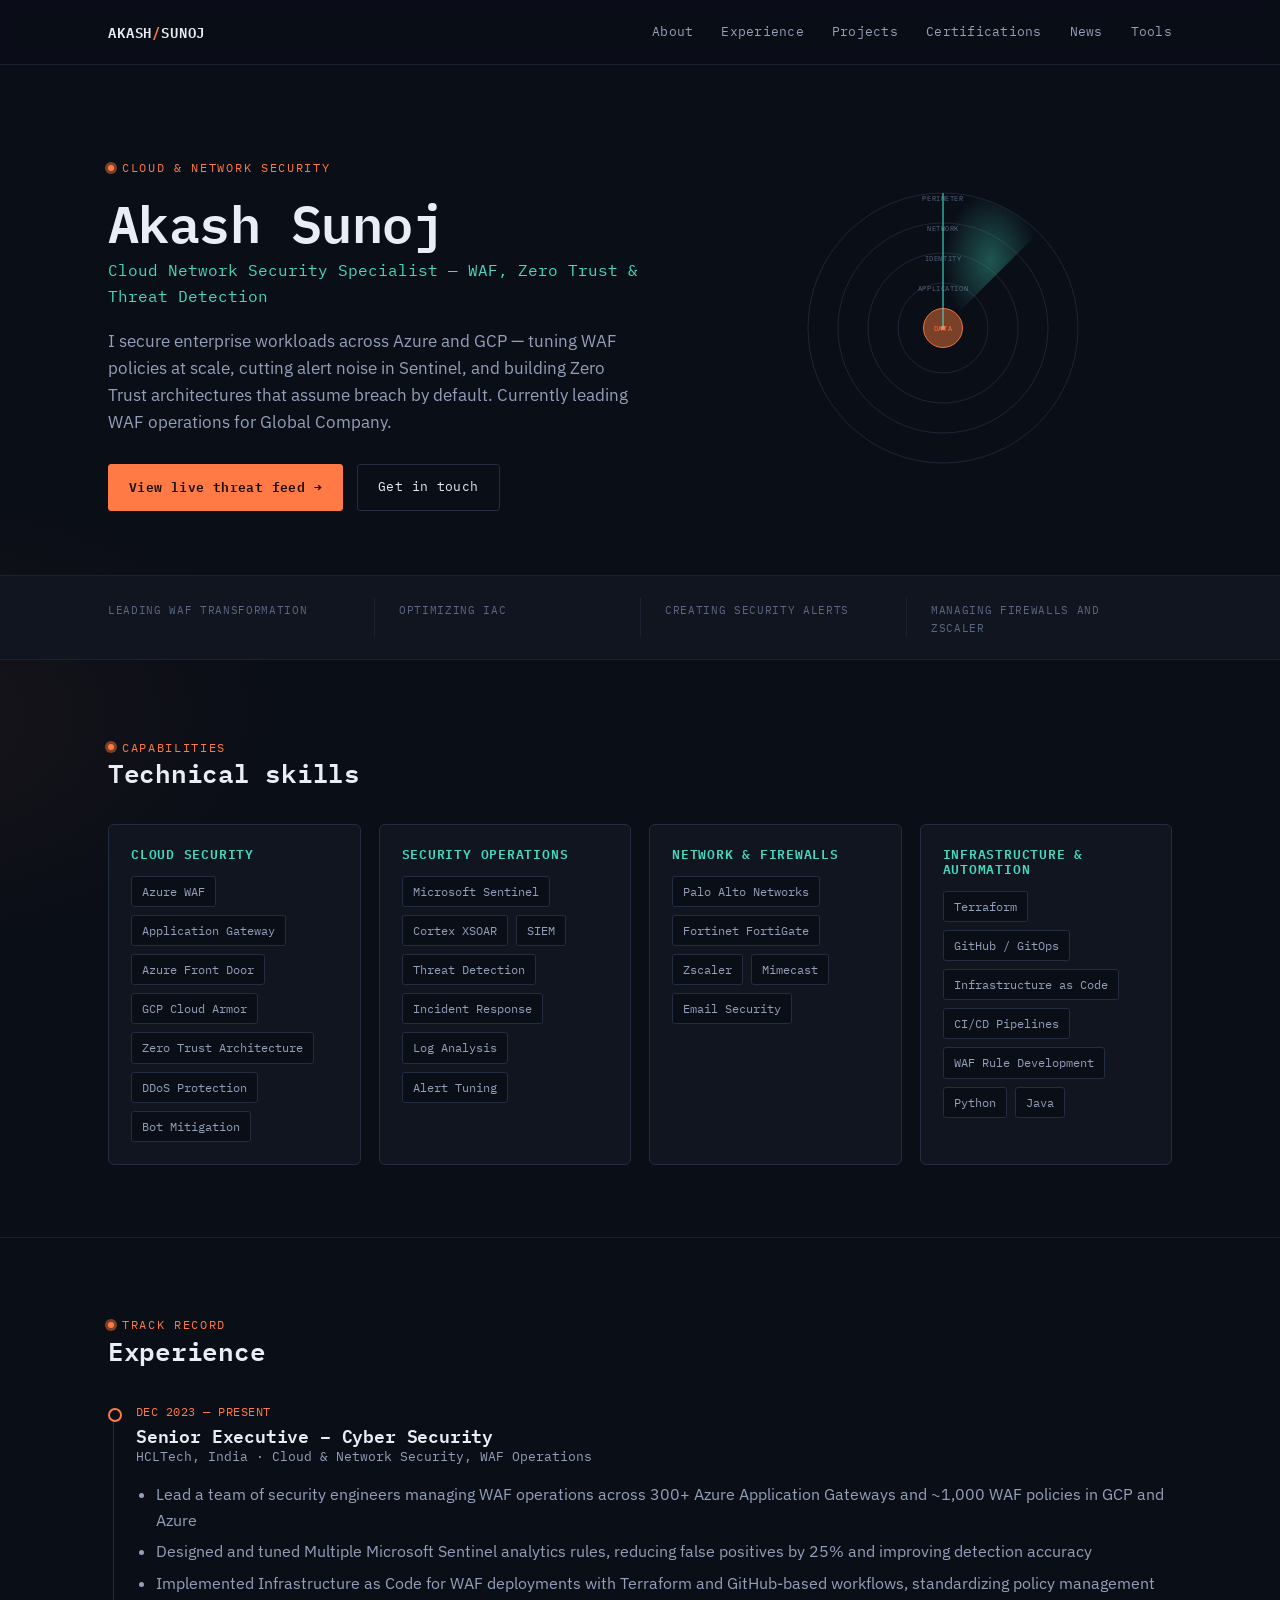
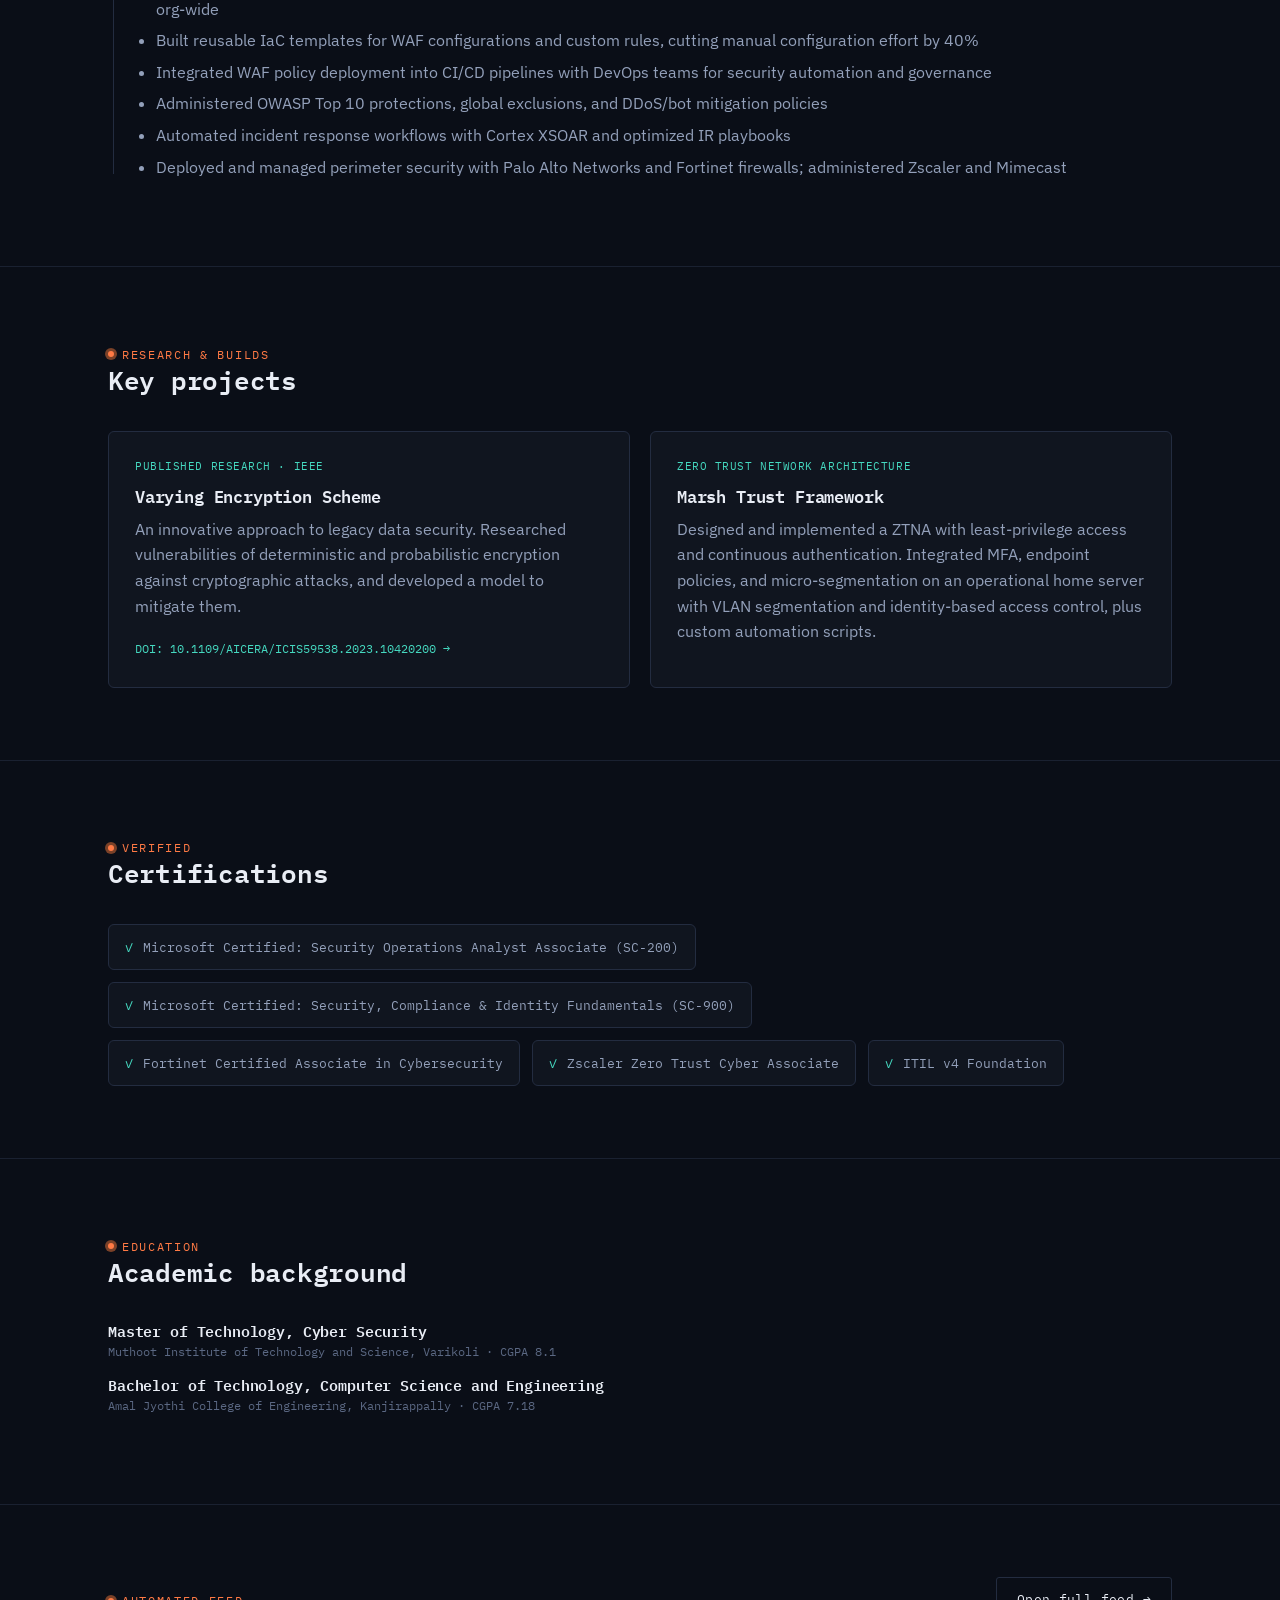
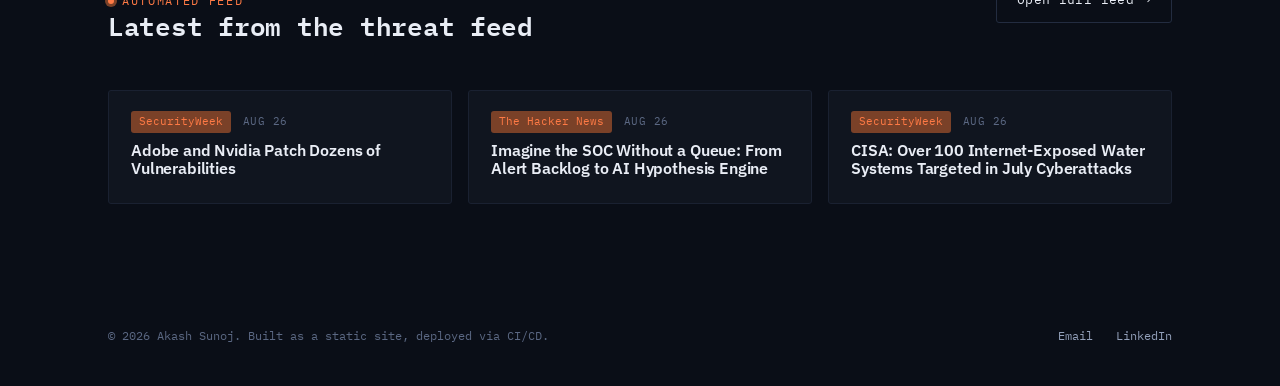
==== index.html @ 99122dba "workinprogress" ====
<!DOCTYPE html>
<html lang="en">
<head>
<meta charset="UTF-8">
<meta name="viewport" content="width=device-width, initial-scale=1.0">
<title>Akash Sunoj — Cloud & Network Security Specialist</title>
<meta name="description" content="Akash Sunoj — Cloud Network Security Specialist. WAF operations, Zero Trust architecture, threat detection and security automation, plus a live cybersecurity news feed.">
<link rel="preconnect" href="https://fonts.googleapis.com">
<link rel="preconnect" href="https://fonts.gstatic.com" crossorigin>
<link href="https://fonts.googleapis.com/css2?family=IBM+Plex+Mono:wght@400;500;600;700&family=IBM+Plex+Sans:wght@400;500;600&display=swap" rel="stylesheet">
<link rel="stylesheet" href="styles.css">
</head>
<body>

<!--  Goatcounter.com Analystics Start  -->
    
<script data-goatcounter="https://akashsunoj.goatcounter.com/count"
        async src="//gc.zgo.at/count.js"></script>

<!--  Goatcounter.com Analystics End  -->        

<nav class="site-nav">
  <div class="wrap">
    <a href="index.html" class="logo">AKASH<span>/</span>SUNOJ</a>
    <ul class="nav-links">
      <li><a href="#about">About</a></li>
      <li><a href="#experience">Experience</a></li>
      <li><a href="#projects">Projects</a></li>
      <li><a href="#certifications">Certifications</a></li>
      <li><a href="news.html">News</a></li>
      <li><a href="workinprogress.html">Tools</a></li>
    </ul>
    <button class="nav-toggle" aria-label="Toggle navigation" aria-expanded="false">MENU</button>
  </div>
</nav>

<header class="hero" id="about">
  <div class="wrap">
    <div>
      <span class="eyebrow">Cloud &amp; Network Security</span>
      <h1>Akash Sunoj</h1>
      <div class="role">Cloud Network Security Specialist — WAF, Zero Trust &amp; Threat Detection</div>
      <p class="thesis">I secure enterprise workloads across Azure and GCP — tuning WAF policies at scale, cutting alert noise in Sentinel, and building Zero Trust architectures that assume breach by default. Currently leading WAF operations for Global Company.</p>
      <div class="hero-ctas">
        <a href="news.html" class="btn btn-primary">View live threat feed →</a>
        <a href="mailto:akashsunoj1@gmail.com" class="btn btn-secondary">Get in touch</a>
      </div>
    </div>
    <div class="rings" aria-hidden="true">
      <svg viewBox="0 0 400 400">
        <defs>
          <radialGradient id="sweepGradient" cx="50%" cy="50%" r="50%">
            <stop offset="0%" stop-color="var(--accent-network)" stop-opacity="0.35"/>
            <stop offset="100%" stop-color="var(--accent-network)" stop-opacity="0"/>
          </radialGradient>
        </defs>
        <circle class="ring-circle" cx="200" cy="200" r="180"/>
        <circle class="ring-circle" cx="200" cy="200" r="140"/>
        <circle class="ring-circle" cx="200" cy="200" r="100"/>
        <circle class="ring-circle" cx="200" cy="200" r="60"/>
        <circle class="ring-core" cx="200" cy="200" r="26"/>
        <circle class="ring-core-dot" cx="200" cy="200" r="3"/>

        <text class="ring-label core" x="200" y="204" text-anchor="middle">DATA</text>
        <text class="ring-label" x="200" y="150" text-anchor="middle">APPLICATION</text>
        <text class="ring-label" x="200" y="110" text-anchor="middle">IDENTITY</text>
        <text class="ring-label" x="200" y="70" text-anchor="middle">NETWORK</text>
        <text class="ring-label" x="200" y="30" text-anchor="middle">PERIMETER</text>

        <g class="ring-sweep">
          <path class="ring-sweep-fade" d="M200,200 L200,20 A180,180 0 0,1 327,73 Z"/>
          <line class="ring-sweep-line" x1="200" y1="200" x2="200" y2="20"/>
        </g>
      </svg>
    </div>
  </div>
</header>

<div class="status-strip">
  <div class="wrap">
    <div class="stat"><div class="l">Leading WAF Transformation</div></div>
    <div class="stat"><div class="l">Optimizing IaC</div></div>
    <div class="stat"><div class="l">Creating Security Alerts</div></div>
    <div class="stat"><div class="l">Managing Firewalls and Zscaler</div></div>
  </div>
</div>

<section class="section" id="skills">
  <div class="wrap">
    <div class="section-head">
      <span class="eyebrow">Capabilities</span>
      <h2>Technical skills</h2>
    </div>
    <div class="skill-grid">
      <div class="skill-card">
        <h3>Cloud Security</h3>
        <div class="tag-row">
          <span class="tag">Azure WAF</span>
          <span class="tag">Application Gateway</span>
          <span class="tag">Azure Front Door</span>
          <span class="tag">GCP Cloud Armor</span>
          <span class="tag">Zero Trust Architecture</span>
          <span class="tag">DDoS Protection</span>
          <span class="tag">Bot Mitigation</span>
        </div>
      </div>
      <div class="skill-card">
        <h3>Security Operations</h3>
        <div class="tag-row">
          <span class="tag">Microsoft Sentinel</span>
          <span class="tag">Cortex XSOAR</span>
          <span class="tag">SIEM</span>
          <span class="tag">Threat Detection</span>
          <span class="tag">Incident Response</span>
          <span class="tag">Log Analysis</span>
          <span class="tag">Alert Tuning</span>
        </div>
      </div>
      <div class="skill-card">
        <h3>Network &amp; Firewalls</h3>
        <div class="tag-row">
          <span class="tag">Palo Alto Networks</span>
          <span class="tag">Fortinet FortiGate</span>
          <span class="tag">Zscaler</span>
          <span class="tag">Mimecast</span>
          <span class="tag">Email Security</span>
        </div>
      </div>
      <div class="skill-card">
        <h3>Infrastructure &amp; Automation</h3>
        <div class="tag-row">
          <span class="tag">Terraform</span>
          <span class="tag">GitHub / GitOps</span>
          <span class="tag">Infrastructure as Code</span>
          <span class="tag">CI/CD Pipelines</span>
          <span class="tag">WAF Rule Development</span>
          <span class="tag">Python</span>
          <span class="tag">Java</span>
        </div>
      </div>
    </div>
  </div>
</section>

<section class="section" id="experience">
  <div class="wrap">
    <div class="section-head">
      <span class="eyebrow">Track record</span>
      <h2>Experience</h2>
    </div>
    <div class="timeline">
      <div class="timeline-item">
        <div class="timeline-date">DEC 2023 — PRESENT</div>
        <h3>Senior Executive – Cyber Security</h3>
        <div class="timeline-org">HCLTech, India · Cloud &amp; Network Security, WAF Operations</div>
        <ul>
          <li>Lead a team of security engineers managing WAF operations across 300+ Azure Application Gateways and ~1,000 WAF policies in GCP and Azure</li>
          <li>Designed and tuned Multiple Microsoft Sentinel analytics rules, reducing false positives by 25% and improving detection accuracy</li>
          <li>Implemented Infrastructure as Code for WAF deployments with Terraform and GitHub-based workflows, standardizing policy management org-wide</li>
          <li>Built reusable IaC templates for WAF configurations and custom rules, cutting manual configuration effort by 40%</li>
          <li>Integrated WAF policy deployment into CI/CD pipelines with DevOps teams for security automation and governance</li>
          <li>Administered OWASP Top 10 protections, global exclusions, and DDoS/bot mitigation policies</li>
          <li>Automated incident response workflows with Cortex XSOAR and optimized IR playbooks</li>
          <li>Deployed and managed perimeter security with Palo Alto Networks and Fortinet firewalls; administered Zscaler and Mimecast</li>
        </ul>
      </div>
    </div>
  </div>
</section>

<section class="section" id="projects">
  <div class="wrap">
    <div class="section-head">
      <span class="eyebrow">Research &amp; builds</span>
      <h2>Key projects</h2>
    </div>
    <div class="project-grid">
      <div class="project-card">
        <div class="meta">Published research · IEEE</div>
        <h3>Varying Encryption Scheme</h3>
        <p>An innovative approach to legacy data security. Researched vulnerabilities of deterministic and probabilistic encryption against cryptographic attacks, and developed a model to mitigate them.</p>
        <a class="article-link" href="https://doi.org/10.1109/AICERA/ICIS59538.2023.10420200" target="_blank" rel="noopener">DOI: 10.1109/AICERA/ICIS59538.2023.10420200 →</a>
      </div>
      <div class="project-card">
        <div class="meta">Zero Trust Network Architecture</div>
        <h3>Marsh Trust Framework</h3>
        <p>Designed and implemented a ZTNA with least-privilege access and continuous authentication. Integrated MFA, endpoint policies, and micro-segmentation on an operational home server with VLAN segmentation and identity-based access control, plus custom automation scripts.</p>
      </div>
    </div>
  </div>
</section>

<section class="section" id="certifications">
  <div class="wrap">
    <div class="section-head">
      <span class="eyebrow">Verified</span>
      <h2>Certifications</h2>
    </div>
    <div class="cert-row">
      <div class="cert-badge">Microsoft Certified: Security Operations Analyst Associate (SC-200)</div>
      <div class="cert-badge">Microsoft Certified: Security, Compliance &amp; Identity Fundamentals (SC-900)</div>
      <div class="cert-badge">Fortinet Certified Associate in Cybersecurity</div>
      <div class="cert-badge">Zscaler Zero Trust Cyber Associate</div>
      <div class="cert-badge">ITIL v4 Foundation</div>
    </div>
  </div>
</section>

<section class="section" style="border-bottom:none;">
  <div class="wrap">
    <div class="section-head">
      <span class="eyebrow">Education</span>
      <h2>Academic background</h2>
    </div>
    <div class="edu-item">
      <h3>Master of Technology, Cyber Security</h3>
      <div class="meta">Muthoot Institute of Technology and Science, Varikoli · CGPA 8.1</div>
    </div>
    <div class="edu-item">
      <h3>Bachelor of Technology, Computer Science and Engineering</h3>
      <div class="meta">Amal Jyothi College of Engineering, Kanjirappally · CGPA 7.18</div>
    </div>
  </div>
</section>

<section class="section" style="border-top:1px solid var(--border-soft); border-bottom:none;">
  <div class="wrap">
    <div class="section-head" style="display:flex; align-items:baseline; justify-content:space-between; max-width:none; flex-wrap:wrap; gap:12px;">
      <div>
        <span class="eyebrow">Automated feed</span>
        <h2>Latest from the threat feed</h2>
      </div>
      <a href="news.html" class="btn btn-secondary">Open full feed →</a>
    </div>
    <div id="teaser-list" class="news-teaser-grid">
      <p class="state-msg">Loading latest headlines…</p>
    </div>
  </div>
</section>

<footer>
  <div class="wrap">
    <div>&copy; <span data-year></span> Akash Sunoj. Built as a static site, deployed via CI/CD.</div>
    <div>
      <a href="mailto:akashsunoj1@gmail.com">Email</a>
      <a href="#" title="https://www.linkedin.com/in/akash-sunoj-37465912b/">LinkedIn</a>
    </div>
  </div>
</footer>

<script src="script.js"></script>
<script src="news-data.js"></script>
<script src="news-teaser.js"></script>
</body>
</html>
---- styles.css ----
/* ============================================================
   DESIGN TOKENS
   A dark "operations console" system, not a hacker-terminal
   cliché: deep navy (not pure black), a signal-amber accent
   (SOC alert color) and a teal "network" accent, set in
   IBM Plex Mono (labels/data/display) + IBM Plex Sans (body).
   ============================================================ */
:root {
  /* color */
  --bg: #0a0e17;
  --bg-elevated: #10151f;
  --bg-elevated-2: #161c2a;
  --border: #232c40;
  --border-soft: #1a2131;
  --text-primary: #e9edf5;
  --text-secondary: #93a0ba;
  --text-muted: #5b6883;
  --accent-signal: #ff7a45;      /* amber / SOC alert */
  --accent-signal-dim: #7a4128;
  --accent-network: #45d9c0;     /* teal / network-data */
  --accent-network-dim: #1f4d46;
  --focus-ring: #6fb8ff;

  /* type */
  --font-mono: 'IBM Plex Mono', 'SFMono-Regular', Consolas, monospace;
  --font-sans: 'IBM Plex Sans', -apple-system, BlinkMacSystemFont, 'Segoe UI', sans-serif;

  /* layout */
  --max-width: 1120px;
  --radius: 3px;
  --radius-lg: 6px;
}

* { box-sizing: border-box; }
html { scroll-behavior: smooth; }
@media (prefers-reduced-motion: reduce) {
  html { scroll-behavior: auto; }
  *, *::before, *::after { animation-duration: 0.01ms !important; animation-iteration-count: 1 !important; transition-duration: 0.01ms !important; }
}

body {
  margin: 0;
  background: var(--bg);
  background-image:
    radial-gradient(ellipse 900px 500px at 85% -10%, rgba(69,217,192,0.08), transparent 60%),
    radial-gradient(ellipse 700px 400px at -10% 20%, rgba(255,122,69,0.06), transparent 60%);
  color: var(--text-primary);
  font-family: var(--font-sans);
  font-size: 16px;
  line-height: 1.6;
  -webkit-font-smoothing: antialiased;
}

a { color: var(--accent-network); text-decoration: none; }
a:hover { text-decoration: underline; }
a:focus-visible, button:focus-visible, input:focus-visible {
  outline: 2px solid var(--focus-ring);
  outline-offset: 2px;
}

img { max-width: 100%; display: block; }

.wrap {
  max-width: var(--max-width);
  margin: 0 auto;
  padding: 0 28px;
}

.eyebrow {
  font-family: var(--font-mono);
  font-size: 12px;
  letter-spacing: 0.14em;
  text-transform: uppercase;
  color: var(--accent-signal);
  display: inline-flex;
  align-items: center;
  gap: 8px;
}
.eyebrow::before {
  content: "";
  width: 6px;
  height: 6px;
  border-radius: 50%;
  background: var(--accent-signal);
  box-shadow: 0 0 0 3px var(--accent-signal-dim);
}

h1, h2, h3, h4 {
  font-family: var(--font-mono);
  font-weight: 600;
  line-height: 1.15;
  margin: 0 0 0.5em;
  letter-spacing: -0.01em;
}

p { color: var(--text-secondary); margin: 0 0 1em; }

/* ============================================================
   NAV
   ============================================================ */
.site-nav {
  position: sticky;
  top: 0;
  z-index: 40;
  background: rgba(10,14,23,0.85);
  backdrop-filter: blur(10px);
  border-bottom: 1px solid var(--border-soft);
}
.site-nav .wrap {
  display: flex;
  align-items: center;
  justify-content: space-between;
  height: 64px;
}
.logo {
  font-family: var(--font-mono);
  font-weight: 600;
  letter-spacing: 0.06em;
  font-size: 14px;
  color: var(--text-primary);
}
.logo span { color: var(--accent-signal); }
.nav-links {
  display: flex;
  gap: 28px;
  list-style: none;
  margin: 0;
  padding: 0;
  font-family: var(--font-mono);
  font-size: 13px;
}
.nav-links a {
  color: var(--text-secondary);
  text-decoration: none;
  letter-spacing: 0.02em;
}
.nav-links a:hover, .nav-links a.active { color: var(--text-primary); }
.nav-status {
  display: inline-flex;
  align-items: center;
  gap: 6px;
  font-family: var(--font-mono);
  font-size: 11px;
  color: var(--accent-network);
  letter-spacing: 0.05em;
}
.nav-status .dot {
  width: 6px; height: 6px; border-radius: 50%;
  background: var(--accent-network);
  animation: pulse 2s infinite;
}
@keyframes pulse {
  0%, 100% { opacity: 1; }
  50% { opacity: 0.35; }
}
.nav-toggle { display: none; }

@media (max-width: 720px) {
  .nav-links { display: none; }
  .nav-toggle {
    display: block;
    background: none;
    border: 1px solid var(--border);
    color: var(--text-primary);
    font-family: var(--font-mono);
    font-size: 12px;
    padding: 6px 10px;
    border-radius: var(--radius);
  }
  .nav-links.open {
    display: flex;
    flex-direction: column;
    position: absolute;
    top: 64px; left: 0; right: 0;
    background: var(--bg-elevated);
    border-bottom: 1px solid var(--border);
    padding: 16px 28px;
    gap: 16px;
  }
}

/* ============================================================
   HERO
   ============================================================ */
.hero {
  padding: 88px 0 64px;
  border-bottom: 1px solid var(--border-soft);
}
.hero .wrap {
  display: grid;
  grid-template-columns: 1.1fr 0.9fr;
  gap: 48px;
  align-items: center;
}
.hero h1 {
  font-size: clamp(34px, 5vw, 52px);
  margin: 14px 0 6px;
}
.hero .role {
  font-family: var(--font-mono);
  color: var(--accent-network);
  font-size: 16px;
  margin-bottom: 18px;
}
.hero .thesis {
  font-size: 17px;
  max-width: 52ch;
}
.hero-ctas { display: flex; gap: 14px; margin-top: 28px; flex-wrap: wrap; }

.btn {
  font-family: var(--font-mono);
  font-size: 13px;
  letter-spacing: 0.03em;
  padding: 12px 20px;
  border-radius: var(--radius);
  border: 1px solid var(--border);
  cursor: pointer;
  display: inline-flex;
  align-items: center;
  gap: 8px;
  transition: border-color 0.15s ease, background 0.15s ease, transform 0.1s ease;
}
.btn-primary {
  background: var(--accent-signal);
  border-color: var(--accent-signal);
  color: #180d06;
  font-weight: 600;
}
.btn-primary:hover { background: #ff8a5c; text-decoration: none; transform: translateY(-1px); }
.btn-secondary {
  background: transparent;
  color: var(--text-primary);
}
.btn-secondary:hover { border-color: var(--accent-network); text-decoration: none; color: var(--accent-network); }

/* Zero-trust ring signature graphic */
.rings {
  position: relative;
  aspect-ratio: 1 / 1;
  max-width: 380px;
  margin: 0 auto;
}
.rings svg { width: 100%; height: 100%; }
.ring-sweep {
  transform-box: view-box;
  transform-origin: 200px 200px;
  animation: sweep 7s linear infinite;
}
@keyframes sweep { to { transform: rotate(360deg); } }
.ring-label {
  font-family: var(--font-mono);
  font-size: 9.5px;
  letter-spacing: 0.08em;
  fill: var(--text-muted);
}
.ring-label.core { fill: var(--accent-signal); }
.ring-circle { fill: none; stroke: var(--border); stroke-width: 1; }
.ring-core { fill: var(--accent-signal-dim); stroke: var(--accent-signal); stroke-width: 1.2; }
.ring-core-dot { fill: var(--accent-signal); }
.ring-sweep-line { stroke: var(--accent-network); stroke-width: 1.5; }
.ring-sweep-fade { fill: url(#sweepGradient); }

/* ============================================================
   STATUS STRIP
   ============================================================ */
.status-strip {
  border-bottom: 1px solid var(--border-soft);
  background: var(--bg-elevated);
}
.status-strip .wrap {
  display: flex;
  flex-wrap: wrap;
  gap: 0;
  padding-top: 22px;
  padding-bottom: 22px;
}
.stat {
  flex: 1 1 200px;
  padding: 0 24px;
  border-left: 1px solid var(--border-soft);
}
.stat:first-child { border-left: none; padding-left: 0; }
.stat .n {
  font-family: var(--font-mono);
  font-size: 22px;
  color: var(--text-primary);
  font-weight: 600;
}
.stat .l {
  font-family: var(--font-mono);
  font-size: 11px;
  color: var(--text-muted);
  text-transform: uppercase;
  letter-spacing: 0.06em;
  margin-top: 4px;
}

/* ============================================================
   SECTIONS
   ============================================================ */
.section { padding: 72px 0; border-bottom: 1px solid var(--border-soft); }
.section-head { margin-bottom: 36px; max-width: 60ch; }
.section-head h2 { font-size: 26px; }

/* skills */
.skill-grid {
  display: grid;
  grid-template-columns: repeat(auto-fit, minmax(240px, 1fr));
  gap: 18px;
}
.skill-card {
  background: var(--bg-elevated);
  border: 1px solid var(--border);
  border-radius: var(--radius-lg);
  padding: 22px;
}
.skill-card h3 {
  font-size: 13px;
  text-transform: uppercase;
  letter-spacing: 0.06em;
  color: var(--accent-network);
  margin-bottom: 14px;
}
.tag-row { display: flex; flex-wrap: wrap; gap: 8px; }
.tag {
  font-family: var(--font-mono);
  font-size: 12px;
  color: var(--text-secondary);
  border: 1px solid var(--border);
  padding: 5px 10px;
  border-radius: var(--radius);
  background: var(--bg);
}

/* experience timeline */
.timeline { position: relative; padding-left: 28px; }
.timeline::before {
  content: "";
  position: absolute;
  left: 5px; top: 6px; bottom: 6px;
  width: 1px;
  background: var(--border);
}
.timeline-item { position: relative; padding-bottom: 44px; }
.timeline-item:last-child { padding-bottom: 0; }
.timeline-item::before {
  content: "";
  position: absolute;
  left: -28px; top: 6px;
  width: 10px; height: 10px;
  border-radius: 50%;
  background: var(--bg);
  border: 2px solid var(--accent-signal);
}
.timeline-date {
  font-family: var(--font-mono);
  font-size: 12px;
  color: var(--accent-signal);
  letter-spacing: 0.04em;
  margin-bottom: 4px;
}
.timeline-item h3 { font-size: 18px; margin-bottom: 2px; }
.timeline-org { font-family: var(--font-mono); font-size: 13px; color: var(--text-secondary); margin-bottom: 14px; }
.timeline-item ul { margin: 0 0 14px; padding-left: 20px; color: var(--text-secondary); }
.timeline-item li { margin-bottom: 6px; }

/* projects */
.project-grid { display: grid; grid-template-columns: repeat(auto-fit, minmax(300px, 1fr)); gap: 20px; }
.project-card {
  background: var(--bg-elevated);
  border: 1px solid var(--border);
  border-radius: var(--radius-lg);
  padding: 26px;
}
.project-card h3 { font-size: 17px; margin-bottom: 10px; }
.project-card .meta {
  font-family: var(--font-mono);
  font-size: 11px;
  color: var(--accent-network);
  text-transform: uppercase;
  letter-spacing: 0.05em;
  margin-bottom: 12px;
}

/* certifications */
.cert-row { display: flex; flex-wrap: wrap; gap: 12px; }
.cert-badge {
  display: flex;
  align-items: center;
  gap: 10px;
  background: var(--bg-elevated);
  border: 1px solid var(--border);
  border-radius: var(--radius-lg);
  padding: 12px 16px;
  font-family: var(--font-mono);
  font-size: 12.5px;
  color: var(--text-secondary);
}
.cert-badge::before { content: "\2713"; color: var(--accent-network); }

/* education */
.edu-item { margin-bottom: 16px; }
.edu-item h3 { font-size: 15px; margin-bottom: 2px; }
.edu-item .meta { font-family: var(--font-mono); font-size: 12px; color: var(--text-muted); }

/* news teaser on homepage */
.news-teaser-grid { display: grid; grid-template-columns: repeat(auto-fit, minmax(260px, 1fr)); gap: 16px; }

/* ============================================================
   NEWS PAGE
   ============================================================ */
.news-header { padding: 56px 0 28px; border-bottom: 1px solid var(--border-soft); }
.sync-row {
  display: flex;
  align-items: center;
  gap: 10px;
  font-family: var(--font-mono);
  font-size: 12px;
  color: var(--text-muted);
  margin-top: 10px;
}
.sync-row .dot { width: 6px; height: 6px; border-radius: 50%; background: var(--accent-network); animation: pulse 2s infinite; }

.filter-bar {
  display: flex;
  flex-wrap: wrap;
  gap: 8px;
  padding: 20px 0;
}
.chip {
  font-family: var(--font-mono);
  font-size: 12px;
  padding: 7px 14px;
  border-radius: 20px;
  border: 1px solid var(--border);
  color: var(--text-secondary);
  background: transparent;
  cursor: pointer;
}
.chip:hover { border-color: var(--accent-network); color: var(--text-primary); }
.chip.active { background: var(--accent-network); border-color: var(--accent-network); color: #06201c; font-weight: 600; }

.article-list { display: flex; flex-direction: column; gap: 1px; padding: 28px 0 60px; }
.article-card {
  background: var(--bg-elevated);
  border: 1px solid var(--border-soft);
  padding: 20px 22px;
  border-radius: var(--radius);
  margin-bottom: 10px;
  transition: border-color 0.15s ease, background 0.15s ease;
}
.article-card:hover { border-color: var(--accent-network); background: var(--bg-elevated-2); }
.article-meta {
  display: flex;
  align-items: center;
  gap: 12px;
  font-family: var(--font-mono);
  font-size: 11px;
  color: var(--text-muted);
  margin-bottom: 8px;
  text-transform: uppercase;
  letter-spacing: 0.04em;
}
.article-source {
  color: var(--accent-signal);
  background: var(--accent-signal-dim);
  padding: 2px 8px;
  border-radius: 3px;
  text-transform: none;
  letter-spacing: 0;
}
.article-card h3 { font-size: 16px; margin-bottom: 6px; font-family: var(--font-sans); font-weight: 600; }
.article-card h3 a { color: var(--text-primary); }
.article-card h3 a:hover { color: var(--accent-network); }
.article-card p { font-size: 14px; margin-bottom: 8px; }
.article-link { font-family: var(--font-mono); font-size: 12px; }

.state-msg {
  font-family: var(--font-mono);
  color: var(--text-muted);
  text-align: center;
  padding: 60px 0;
  font-size: 13px;
}
.state-msg.error { color: var(--accent-signal); }

.pipeline-note {
  border: 1px dashed var(--border);
  border-radius: var(--radius-lg);
  padding: 18px 20px;
  font-family: var(--font-mono);
  font-size: 12px;
  color: var(--text-muted);
  margin-top: 20px;
  line-height: 1.7;
}
.pipeline-note a { color: var(--accent-network); }

/* ============================================================
   FOOTER
   ============================================================ */
footer {
  padding: 40px 0;
  font-family: var(--font-mono);
  font-size: 12px;
  color: var(--text-muted);
}
footer .wrap {
  display: flex;
  justify-content: space-between;
  flex-wrap: wrap;
  gap: 12px;
}
footer a { color: var(--text-secondary); margin-right: 16px; }
footer a:last-child { margin-right: 0; }

/* ============================================================
   RESPONSIVE
   ============================================================ */
@media (max-width: 860px) {
  .hero .wrap { grid-template-columns: 1fr; }
  .rings { max-width: 260px; order: -1; }
  .stat { flex: 1 1 45%; padding-left: 0; border-left: none; padding-bottom: 12px; }
}
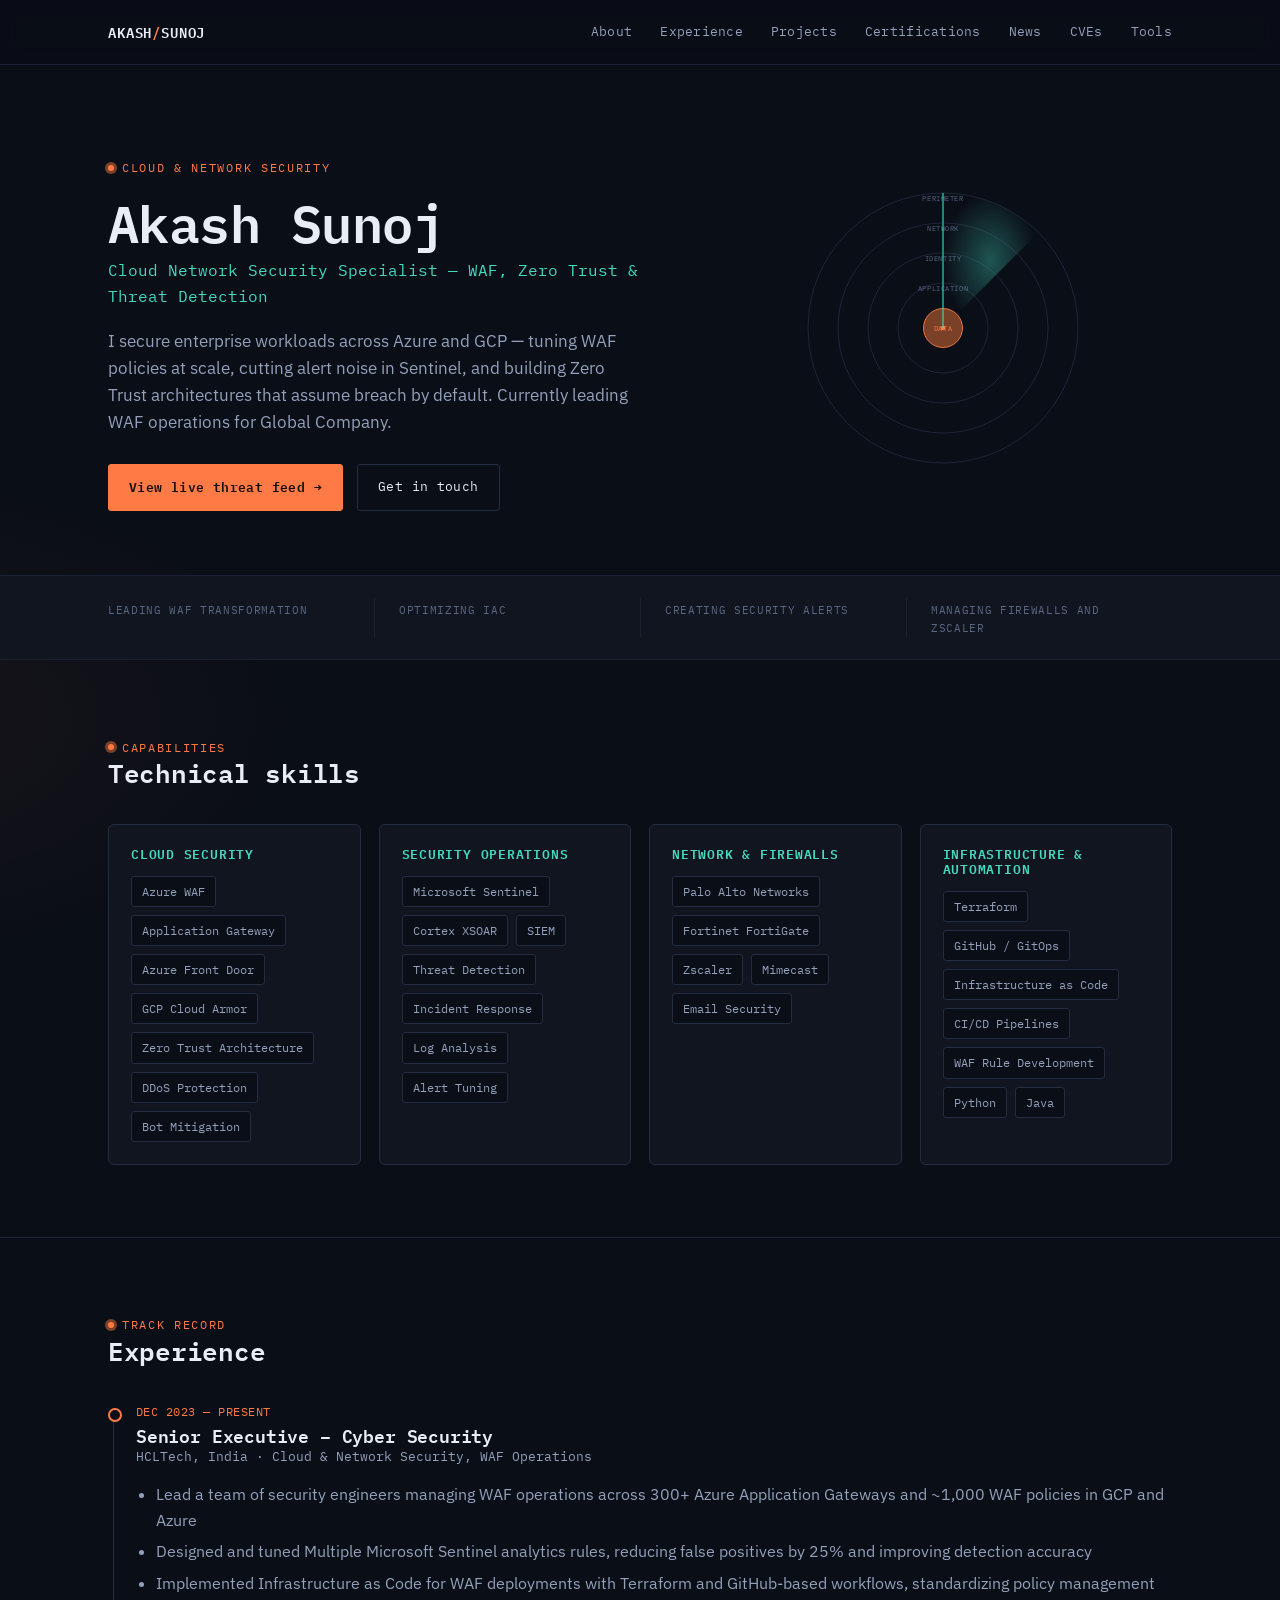
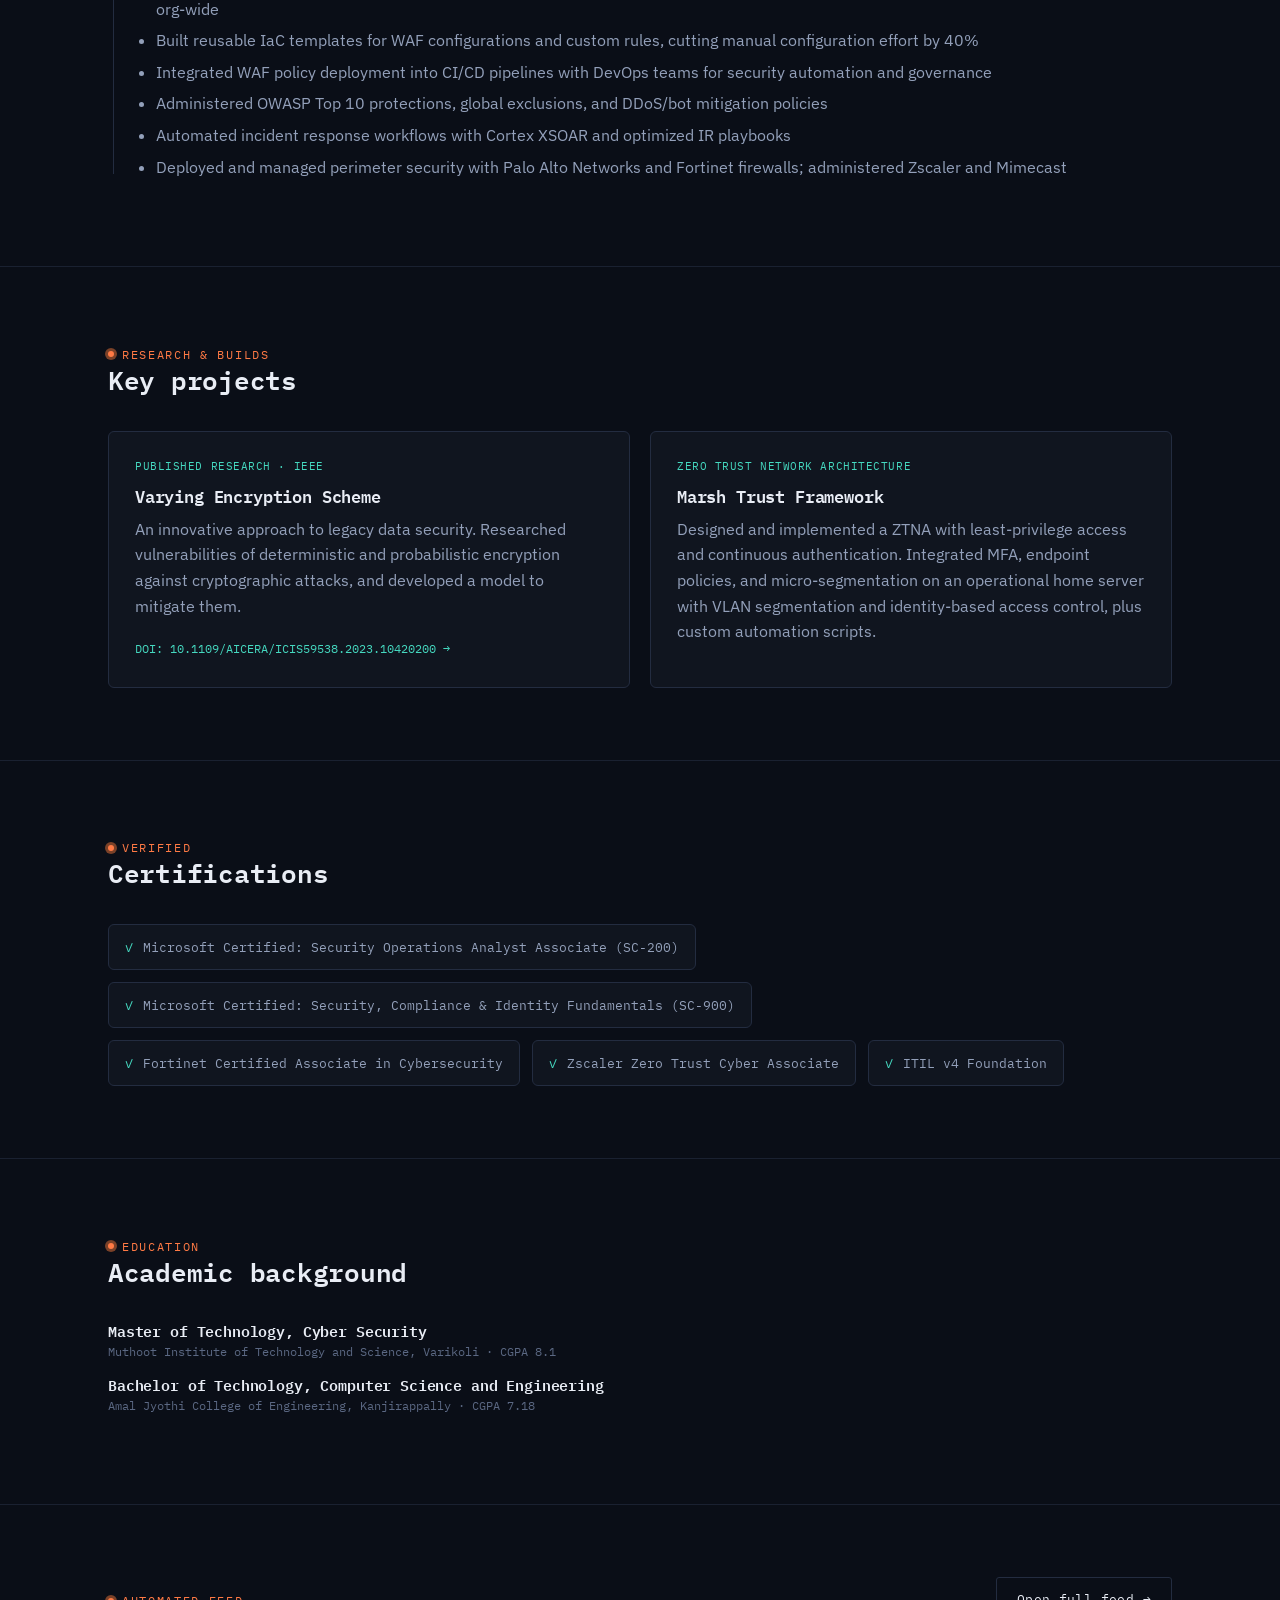
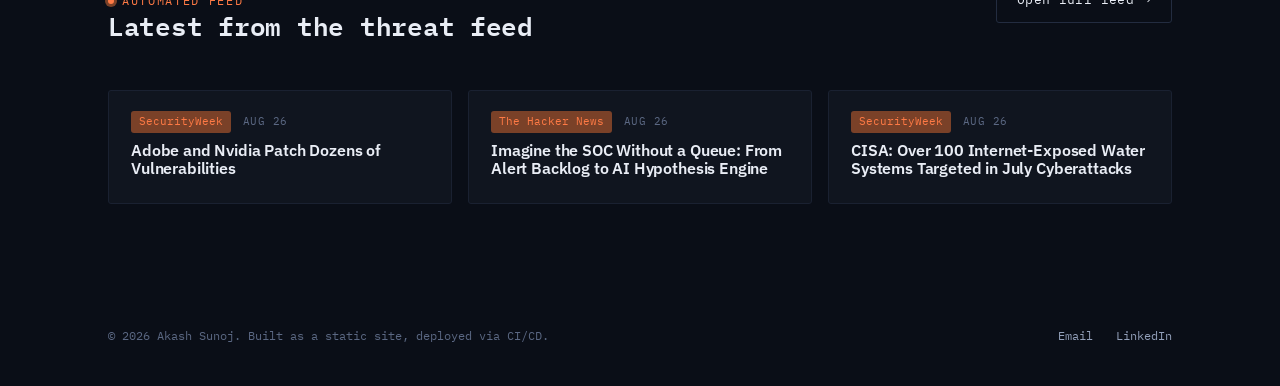
==== commit 97313796: "favicon-fix" ====
--- a/index.html
+++ b/index.html
@@ -3,6 +3,7 @@
 <head>
 <meta charset="UTF-8">
 <meta name="viewport" content="width=device-width, initial-scale=1.0">
+<link rel="icon" href="assets/AS-Monogram.png" type="image/png">
 <title>Akash Sunoj — Cloud & Network Security Specialist</title>
 <meta name="description" content="Akash Sunoj — Cloud Network Security Specialist. WAF operations, Zero Trust architecture, threat detection and security automation, plus a live cybersecurity news feed.">
 <link rel="preconnect" href="https://fonts.googleapis.com">
@@ -28,6 +29,7 @@
       <li><a href="#projects">Projects</a></li>
       <li><a href="#certifications">Certifications</a></li>
       <li><a href="news.html">News</a></li>
+      <li><a href="workinprogress.html">CVEs</a></li>
       <li><a href="workinprogress.html">Tools</a></li>
     </ul>
     <button class="nav-toggle" aria-label="Toggle navigation" aria-expanded="false">MENU</button>
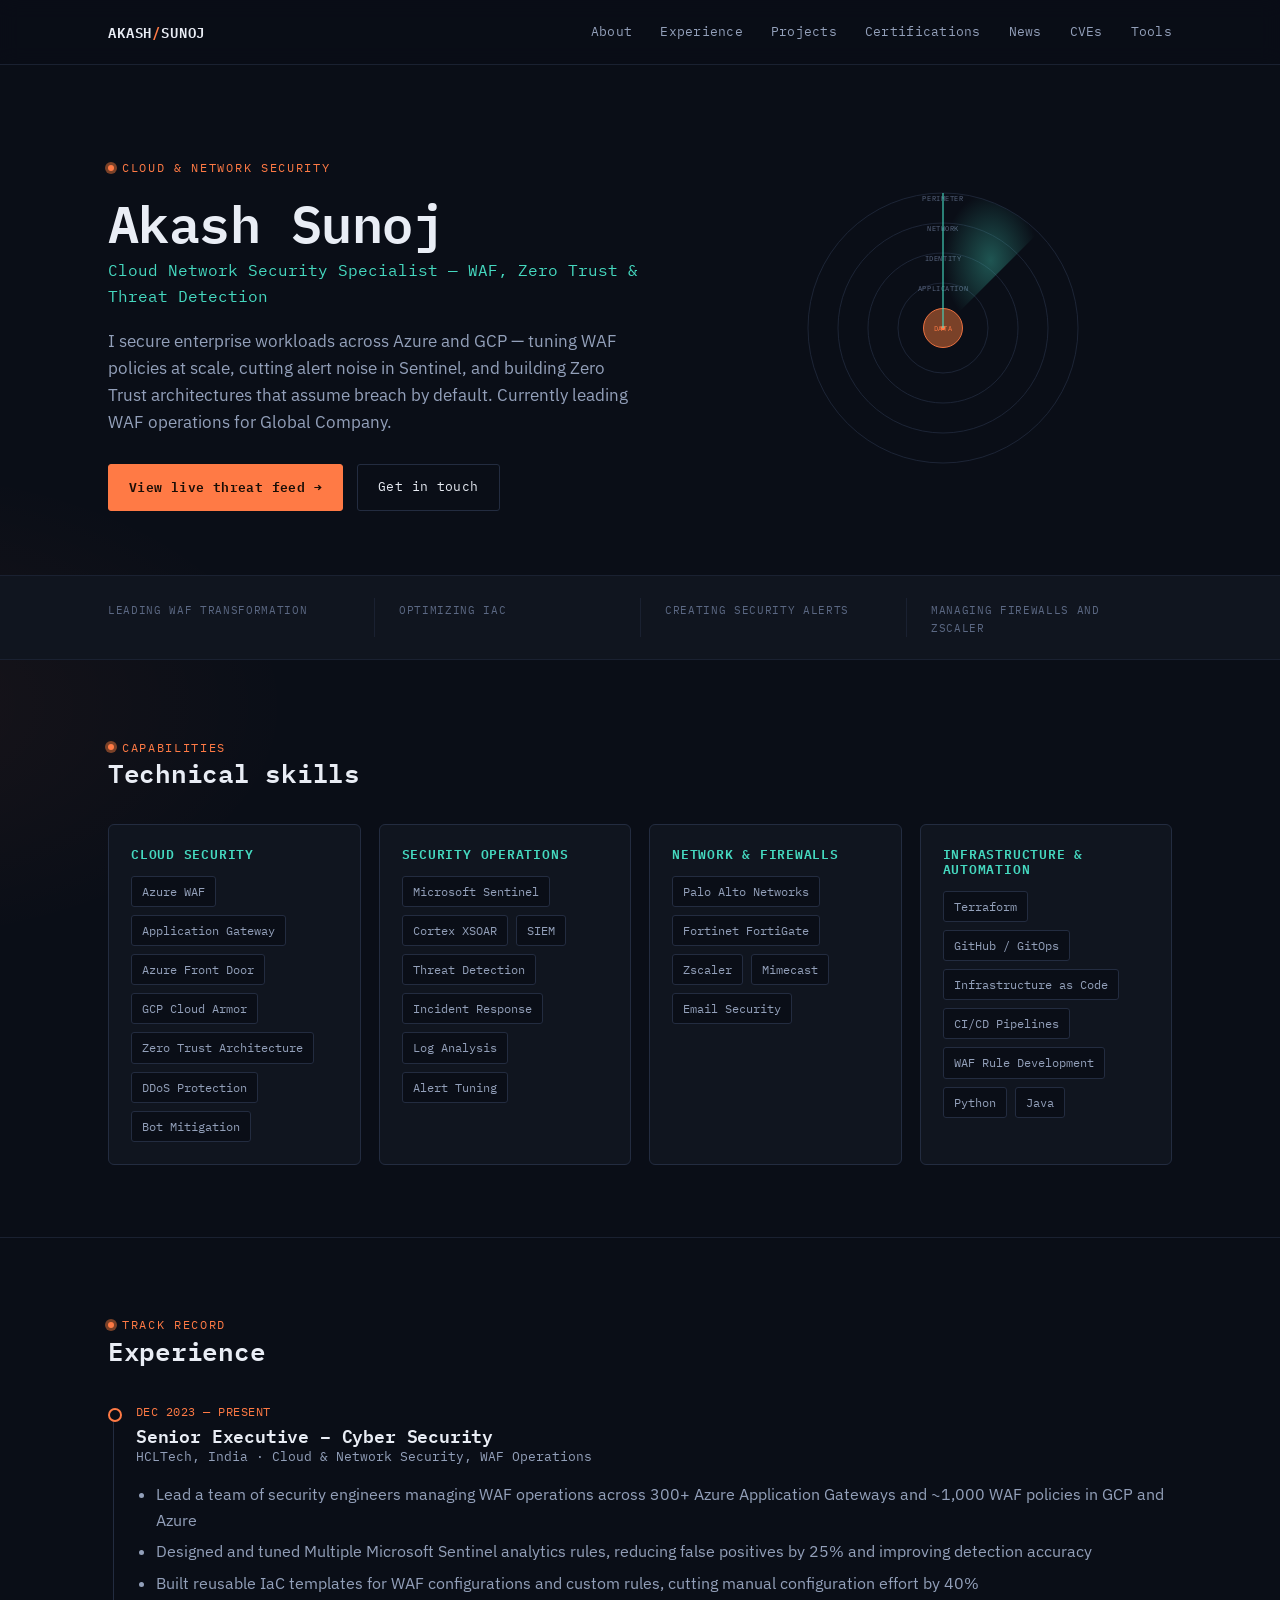
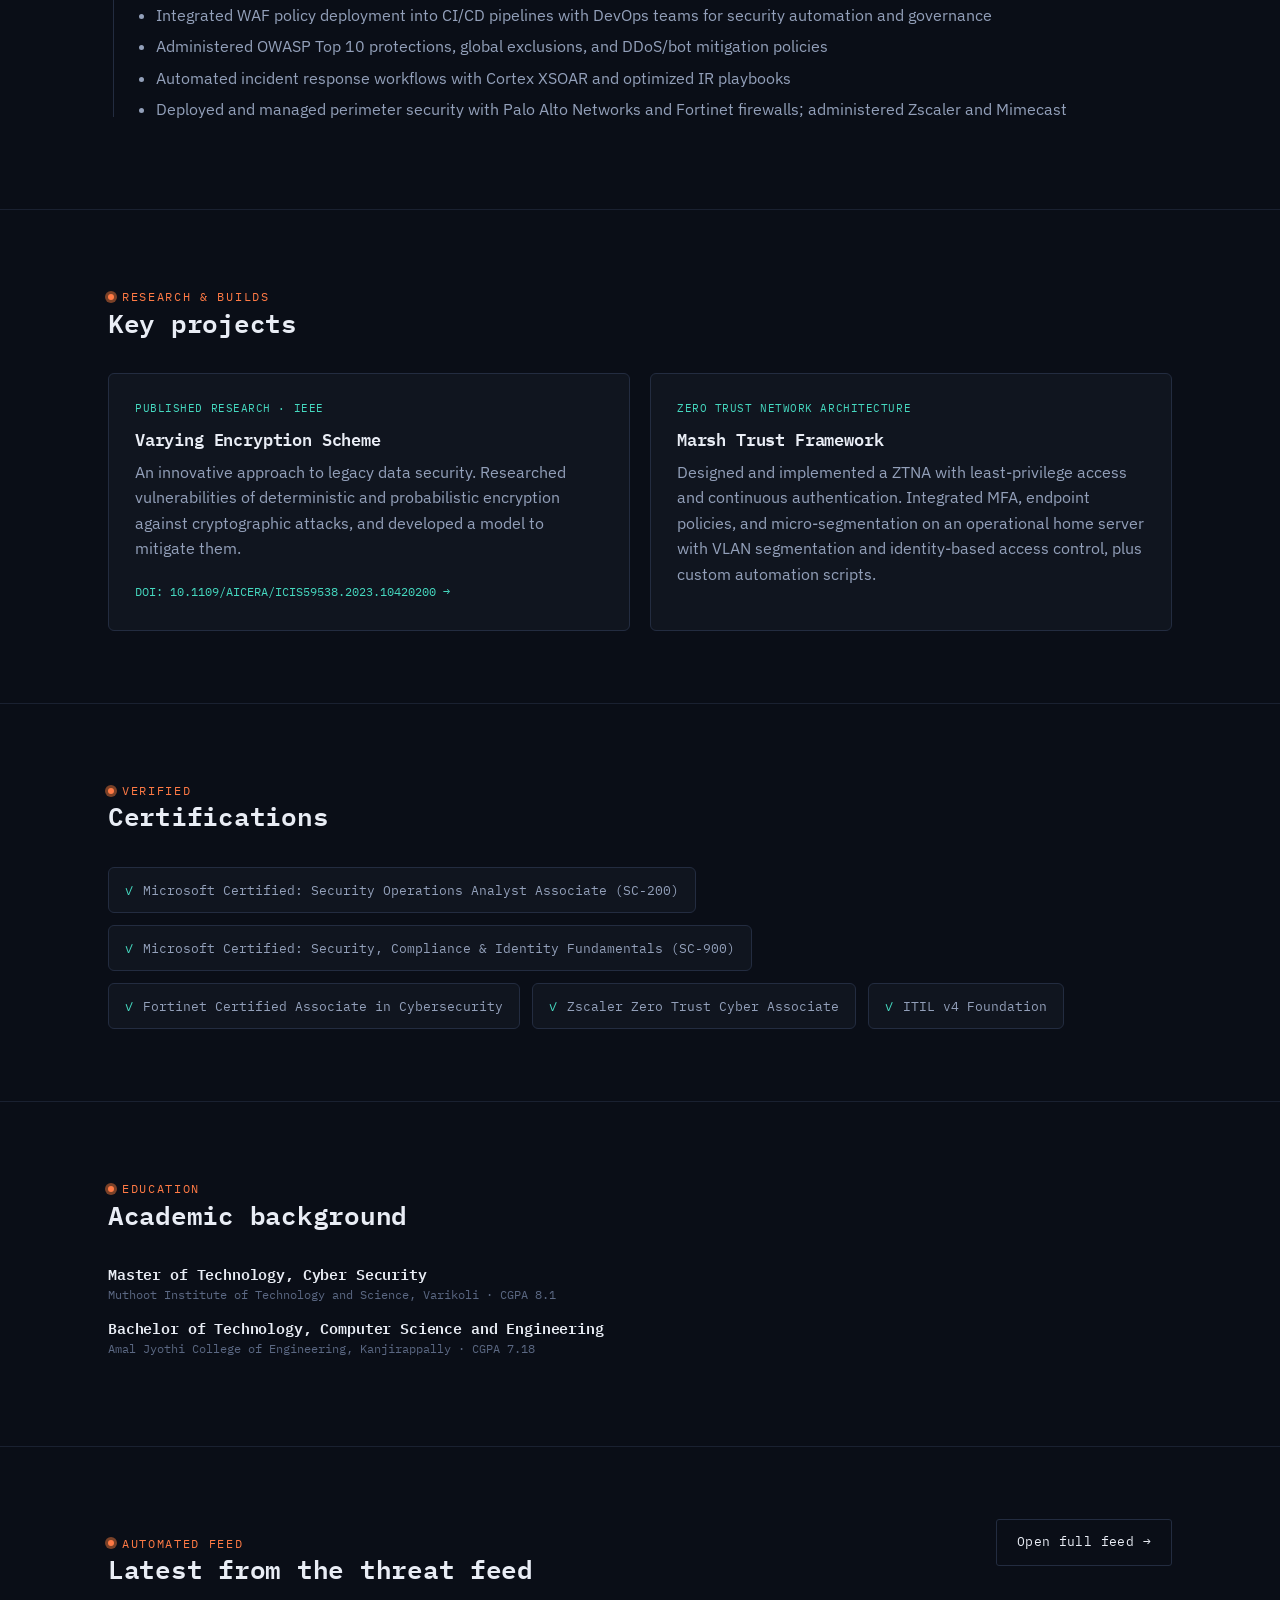
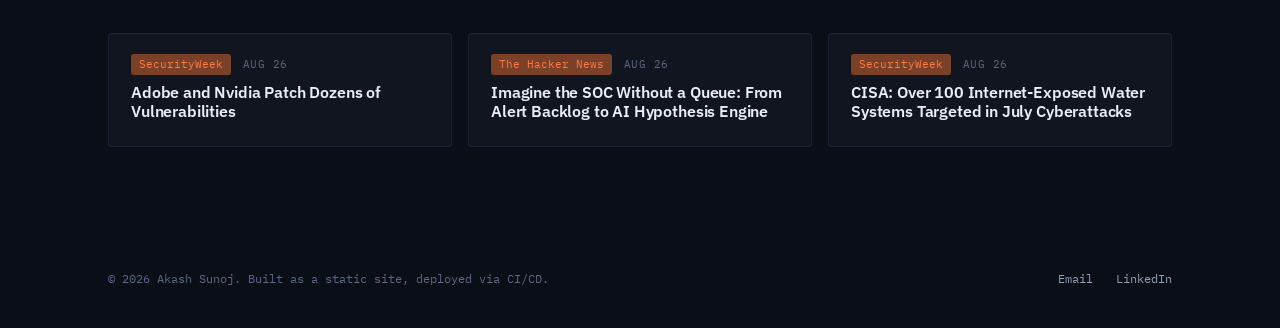
==== commit bd1c65b4: "quickfix" ====
--- a/index.html
+++ b/index.html
@@ -158,7 +158,7 @@
         <ul>
           <li>Lead a team of security engineers managing WAF operations across 300+ Azure Application Gateways and ~1,000 WAF policies in GCP and Azure</li>
           <li>Designed and tuned Multiple Microsoft Sentinel analytics rules, reducing false positives by 25% and improving detection accuracy</li>
-          <li>Implemented Infrastructure as Code for WAF deployments with Terraform and GitHub-based workflows, standardizing policy management org-wide</li>
+          <!--<li>Implemented Infrastructure as Code for WAF deployments with Terraform and GitHub-based workflows, standardizing policy management org-wide</li>-->
           <li>Built reusable IaC templates for WAF configurations and custom rules, cutting manual configuration effort by 40%</li>
           <li>Integrated WAF policy deployment into CI/CD pipelines with DevOps teams for security automation and governance</li>
           <li>Administered OWASP Top 10 protections, global exclusions, and DDoS/bot mitigation policies</li>
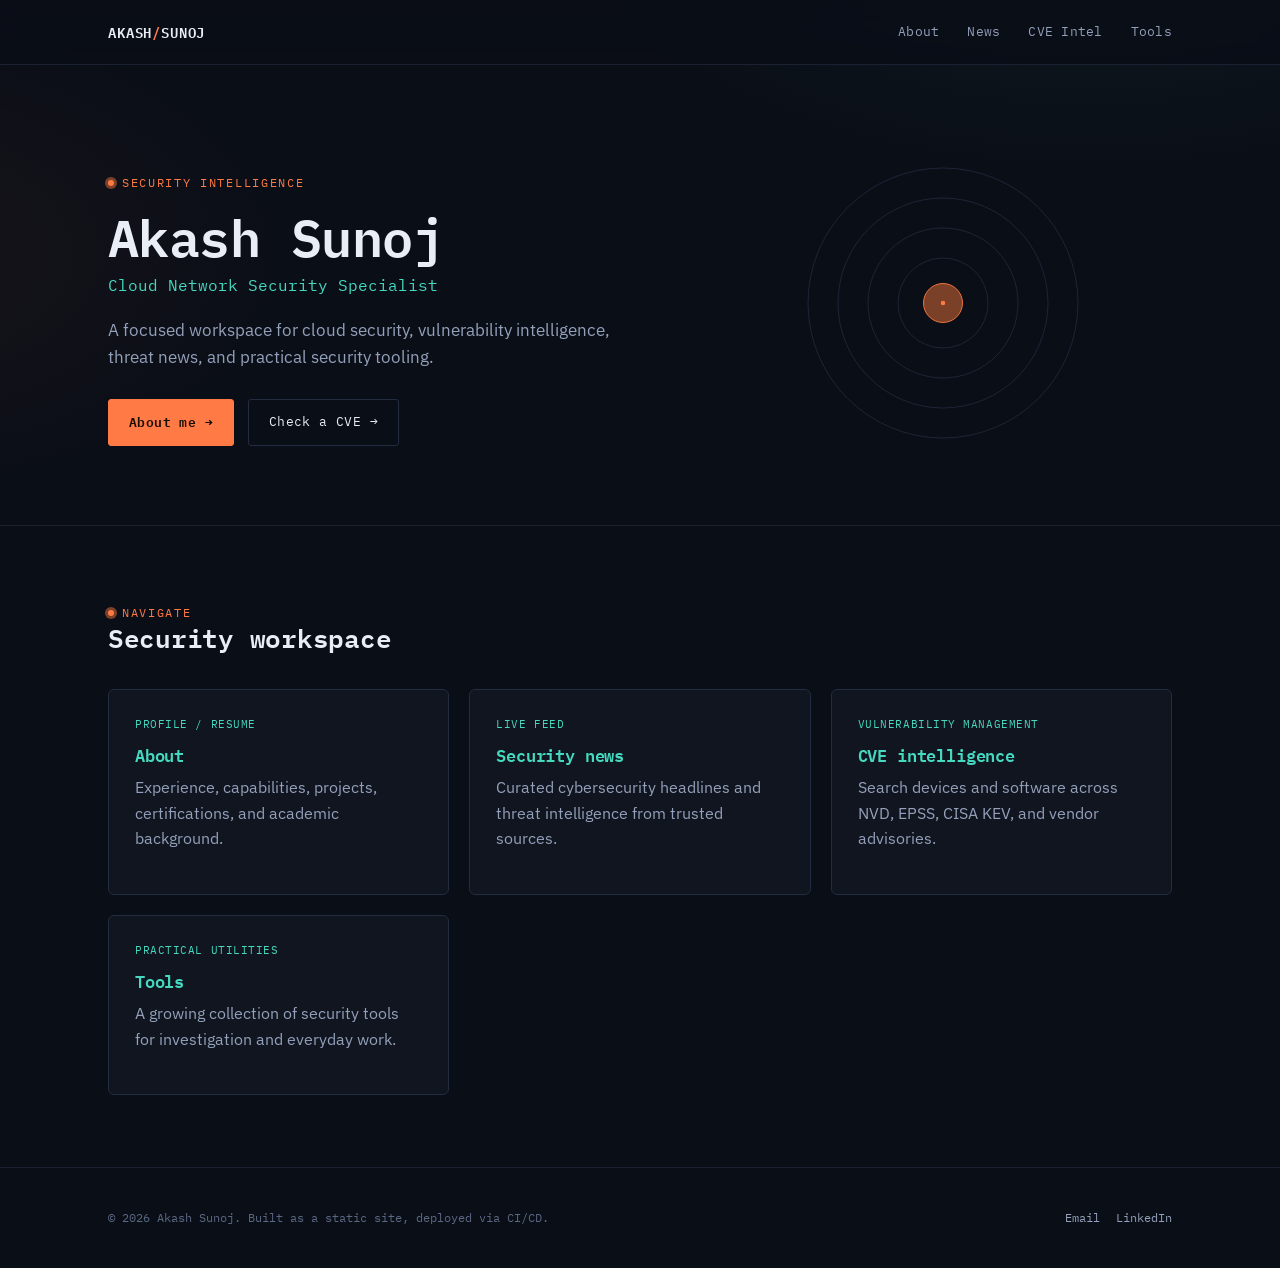
==== commit 4bc9cd6c: "v3" ====
--- a/index.html
+++ b/index.html
@@ -4,254 +4,71 @@
 <meta charset="UTF-8">
 <meta name="viewport" content="width=device-width, initial-scale=1.0">
 <link rel="icon" href="assets/AS-Monogram.png" type="image/png">
-<title>Akash Sunoj — Cloud & Network Security Specialist</title>
-<meta name="description" content="Akash Sunoj — Cloud Network Security Specialist. WAF operations, Zero Trust architecture, threat detection and security automation, plus a live cybersecurity news feed.">
+<title>Akash Sunoj — Security Intelligence</title>
+<meta name="description" content="Security intelligence, vulnerability research, and technical work by Akash Sunoj.">
 <link rel="preconnect" href="https://fonts.googleapis.com">
 <link rel="preconnect" href="https://fonts.gstatic.com" crossorigin>
 <link href="https://fonts.googleapis.com/css2?family=IBM+Plex+Mono:wght@400;500;600;700&family=IBM+Plex+Sans:wght@400;500;600&display=swap" rel="stylesheet">
 <link rel="stylesheet" href="styles.css">
 </head>
 <body>
-
-<!--  Goatcounter.com Analystics Start  -->
-    
+<!-- Goatcounter.com Analytics Start -->
 <script data-goatcounter="https://akashsunoj.goatcounter.com/count"
-        async src="//gc.zgo.at/count.js"></script>
-
-<!--  Goatcounter.com Analystics End  -->        
-
+  async src="//gc.zgo.at/count.js"></script>
+<!-- Goatcounter.com Analytics End -->
 <nav class="site-nav">
   <div class="wrap">
     <a href="index.html" class="logo">AKASH<span>/</span>SUNOJ</a>
     <ul class="nav-links">
-      <li><a href="#about">About</a></li>
-      <li><a href="#experience">Experience</a></li>
-      <li><a href="#projects">Projects</a></li>
-      <li><a href="#certifications">Certifications</a></li>
+      <li><a href="about.html">About</a></li>
       <li><a href="news.html">News</a></li>
-      <li><a href="workinprogress.html">CVEs</a></li>
+      <li><a href="cvelookup.html">CVE Intel</a></li>
       <li><a href="workinprogress.html">Tools</a></li>
     </ul>
     <button class="nav-toggle" aria-label="Toggle navigation" aria-expanded="false">MENU</button>
   </div>
 </nav>
 
-<header class="hero" id="about">
-  <div class="wrap">
-    <div>
-      <span class="eyebrow">Cloud &amp; Network Security</span>
-      <h1>Akash Sunoj</h1>
-      <div class="role">Cloud Network Security Specialist — WAF, Zero Trust &amp; Threat Detection</div>
-      <p class="thesis">I secure enterprise workloads across Azure and GCP — tuning WAF policies at scale, cutting alert noise in Sentinel, and building Zero Trust architectures that assume breach by default. Currently leading WAF operations for Global Company.</p>
-      <div class="hero-ctas">
-        <a href="news.html" class="btn btn-primary">View live threat feed →</a>
-        <a href="mailto:akashsunoj1@gmail.com" class="btn btn-secondary">Get in touch</a>
+<main>
+  <header class="hero">
+    <div class="wrap">
+      <div>
+        <span class="eyebrow">Security intelligence</span>
+        <h1>Akash Sunoj</h1>
+        <div class="role">Cloud Network Security Specialist</div>
+        <p class="thesis">A focused workspace for cloud security, vulnerability intelligence, threat news, and practical security tooling.</p>
+        <div class="hero-ctas">
+          <a href="about.html" class="btn btn-primary">About me →</a>
+          <a href="cvelookup.html" class="btn btn-secondary">Check a CVE →</a>
+        </div>
+      </div>
+      <div class="rings" aria-hidden="true">
+        <svg viewBox="0 0 400 400">
+          <circle class="ring-circle" cx="200" cy="200" r="180"/>
+          <circle class="ring-circle" cx="200" cy="200" r="140"/>
+          <circle class="ring-circle" cx="200" cy="200" r="100"/>
+          <circle class="ring-circle" cx="200" cy="200" r="60"/>
+          <circle class="ring-core" cx="200" cy="200" r="26"/>
+          <circle class="ring-core-dot" cx="200" cy="200" r="3"/>
+        </svg>
       </div>
     </div>
-    <div class="rings" aria-hidden="true">
-      <svg viewBox="0 0 400 400">
-        <defs>
-          <radialGradient id="sweepGradient" cx="50%" cy="50%" r="50%">
-            <stop offset="0%" stop-color="var(--accent-network)" stop-opacity="0.35"/>
-            <stop offset="100%" stop-color="var(--accent-network)" stop-opacity="0"/>
-          </radialGradient>
-        </defs>
-        <circle class="ring-circle" cx="200" cy="200" r="180"/>
-        <circle class="ring-circle" cx="200" cy="200" r="140"/>
-        <circle class="ring-circle" cx="200" cy="200" r="100"/>
-        <circle class="ring-circle" cx="200" cy="200" r="60"/>
-        <circle class="ring-core" cx="200" cy="200" r="26"/>
-        <circle class="ring-core-dot" cx="200" cy="200" r="3"/>
+  </header>
 
-        <text class="ring-label core" x="200" y="204" text-anchor="middle">DATA</text>
-        <text class="ring-label" x="200" y="150" text-anchor="middle">APPLICATION</text>
-        <text class="ring-label" x="200" y="110" text-anchor="middle">IDENTITY</text>
-        <text class="ring-label" x="200" y="70" text-anchor="middle">NETWORK</text>
-        <text class="ring-label" x="200" y="30" text-anchor="middle">PERIMETER</text>
-
-        <g class="ring-sweep">
-          <path class="ring-sweep-fade" d="M200,200 L200,20 A180,180 0 0,1 327,73 Z"/>
-          <line class="ring-sweep-line" x1="200" y1="200" x2="200" y2="20"/>
-        </g>
-      </svg>
-    </div>
-  </div>
-</header>
-
-<div class="status-strip">
-  <div class="wrap">
-    <div class="stat"><div class="l">Leading WAF Transformation</div></div>
-    <div class="stat"><div class="l">Optimizing IaC</div></div>
-    <div class="stat"><div class="l">Creating Security Alerts</div></div>
-    <div class="stat"><div class="l">Managing Firewalls and Zscaler</div></div>
-  </div>
-</div>
-
-<section class="section" id="skills">
-  <div class="wrap">
-    <div class="section-head">
-      <span class="eyebrow">Capabilities</span>
-      <h2>Technical skills</h2>
-    </div>
-    <div class="skill-grid">
-      <div class="skill-card">
-        <h3>Cloud Security</h3>
-        <div class="tag-row">
-          <span class="tag">Azure WAF</span>
-          <span class="tag">Application Gateway</span>
-          <span class="tag">Azure Front Door</span>
-          <span class="tag">GCP Cloud Armor</span>
-          <span class="tag">Zero Trust Architecture</span>
-          <span class="tag">DDoS Protection</span>
-          <span class="tag">Bot Mitigation</span>
-        </div>
-      </div>
-      <div class="skill-card">
-        <h3>Security Operations</h3>
-        <div class="tag-row">
-          <span class="tag">Microsoft Sentinel</span>
-          <span class="tag">Cortex XSOAR</span>
-          <span class="tag">SIEM</span>
-          <span class="tag">Threat Detection</span>
-          <span class="tag">Incident Response</span>
-          <span class="tag">Log Analysis</span>
-          <span class="tag">Alert Tuning</span>
-        </div>
-      </div>
-      <div class="skill-card">
-        <h3>Network &amp; Firewalls</h3>
-        <div class="tag-row">
-          <span class="tag">Palo Alto Networks</span>
-          <span class="tag">Fortinet FortiGate</span>
-          <span class="tag">Zscaler</span>
-          <span class="tag">Mimecast</span>
-          <span class="tag">Email Security</span>
-        </div>
-      </div>
-      <div class="skill-card">
-        <h3>Infrastructure &amp; Automation</h3>
-        <div class="tag-row">
-          <span class="tag">Terraform</span>
-          <span class="tag">GitHub / GitOps</span>
-          <span class="tag">Infrastructure as Code</span>
-          <span class="tag">CI/CD Pipelines</span>
-          <span class="tag">WAF Rule Development</span>
-          <span class="tag">Python</span>
-          <span class="tag">Java</span>
-        </div>
+  <section class="section">
+    <div class="wrap">
+      <div class="section-head"><span class="eyebrow">Navigate</span><h2>Security workspace</h2></div>
+      <div class="project-grid">
+        <a class="project-card" href="about.html"><div class="meta">Profile / resume</div><h3>About</h3><p>Experience, capabilities, projects, certifications, and academic background.</p></a>
+        <a class="project-card" href="news.html"><div class="meta">Live feed</div><h3>Security news</h3><p>Curated cybersecurity headlines and threat intelligence from trusted sources.</p></a>
+        <a class="project-card" href="cvelookup.html"><div class="meta">Vulnerability management</div><h3>CVE intelligence</h3><p>Search devices and software across NVD, EPSS, CISA KEV, and vendor advisories.</p></a>
+        <a class="project-card" href="workinprogress.html"><div class="meta">Practical utilities</div><h3>Tools</h3><p>A growing collection of security tools for investigation and everyday work.</p></a>
       </div>
     </div>
-  </div>
-</section>
+  </section>
+</main>
 
-<section class="section" id="experience">
-  <div class="wrap">
-    <div class="section-head">
-      <span class="eyebrow">Track record</span>
-      <h2>Experience</h2>
-    </div>
-    <div class="timeline">
-      <div class="timeline-item">
-        <div class="timeline-date">DEC 2023 — PRESENT</div>
-        <h3>Senior Executive – Cyber Security</h3>
-        <div class="timeline-org">HCLTech, India · Cloud &amp; Network Security, WAF Operations</div>
-        <ul>
-          <li>Lead a team of security engineers managing WAF operations across 300+ Azure Application Gateways and ~1,000 WAF policies in GCP and Azure</li>
-          <li>Designed and tuned Multiple Microsoft Sentinel analytics rules, reducing false positives by 25% and improving detection accuracy</li>
-          <!--<li>Implemented Infrastructure as Code for WAF deployments with Terraform and GitHub-based workflows, standardizing policy management org-wide</li>-->
-          <li>Built reusable IaC templates for WAF configurations and custom rules, cutting manual configuration effort by 40%</li>
-          <li>Integrated WAF policy deployment into CI/CD pipelines with DevOps teams for security automation and governance</li>
-          <li>Administered OWASP Top 10 protections, global exclusions, and DDoS/bot mitigation policies</li>
-          <li>Automated incident response workflows with Cortex XSOAR and optimized IR playbooks</li>
-          <li>Deployed and managed perimeter security with Palo Alto Networks and Fortinet firewalls; administered Zscaler and Mimecast</li>
-        </ul>
-      </div>
-    </div>
-  </div>
-</section>
-
-<section class="section" id="projects">
-  <div class="wrap">
-    <div class="section-head">
-      <span class="eyebrow">Research &amp; builds</span>
-      <h2>Key projects</h2>
-    </div>
-    <div class="project-grid">
-      <div class="project-card">
-        <div class="meta">Published research · IEEE</div>
-        <h3>Varying Encryption Scheme</h3>
-        <p>An innovative approach to legacy data security. Researched vulnerabilities of deterministic and probabilistic encryption against cryptographic attacks, and developed a model to mitigate them.</p>
-        <a class="article-link" href="https://doi.org/10.1109/AICERA/ICIS59538.2023.10420200" target="_blank" rel="noopener">DOI: 10.1109/AICERA/ICIS59538.2023.10420200 →</a>
-      </div>
-      <div class="project-card">
-        <div class="meta">Zero Trust Network Architecture</div>
-        <h3>Marsh Trust Framework</h3>
-        <p>Designed and implemented a ZTNA with least-privilege access and continuous authentication. Integrated MFA, endpoint policies, and micro-segmentation on an operational home server with VLAN segmentation and identity-based access control, plus custom automation scripts.</p>
-      </div>
-    </div>
-  </div>
-</section>
-
-<section class="section" id="certifications">
-  <div class="wrap">
-    <div class="section-head">
-      <span class="eyebrow">Verified</span>
-      <h2>Certifications</h2>
-    </div>
-    <div class="cert-row">
-      <div class="cert-badge">Microsoft Certified: Security Operations Analyst Associate (SC-200)</div>
-      <div class="cert-badge">Microsoft Certified: Security, Compliance &amp; Identity Fundamentals (SC-900)</div>
-      <div class="cert-badge">Fortinet Certified Associate in Cybersecurity</div>
-      <div class="cert-badge">Zscaler Zero Trust Cyber Associate</div>
-      <div class="cert-badge">ITIL v4 Foundation</div>
-    </div>
-  </div>
-</section>
-
-<section class="section" style="border-bottom:none;">
-  <div class="wrap">
-    <div class="section-head">
-      <span class="eyebrow">Education</span>
-      <h2>Academic background</h2>
-    </div>
-    <div class="edu-item">
-      <h3>Master of Technology, Cyber Security</h3>
-      <div class="meta">Muthoot Institute of Technology and Science, Varikoli · CGPA 8.1</div>
-    </div>
-    <div class="edu-item">
-      <h3>Bachelor of Technology, Computer Science and Engineering</h3>
-      <div class="meta">Amal Jyothi College of Engineering, Kanjirappally · CGPA 7.18</div>
-    </div>
-  </div>
-</section>
-
-<section class="section" style="border-top:1px solid var(--border-soft); border-bottom:none;">
-  <div class="wrap">
-    <div class="section-head" style="display:flex; align-items:baseline; justify-content:space-between; max-width:none; flex-wrap:wrap; gap:12px;">
-      <div>
-        <span class="eyebrow">Automated feed</span>
-        <h2>Latest from the threat feed</h2>
-      </div>
-      <a href="news.html" class="btn btn-secondary">Open full feed →</a>
-    </div>
-    <div id="teaser-list" class="news-teaser-grid">
-      <p class="state-msg">Loading latest headlines…</p>
-    </div>
-  </div>
-</section>
-
-<footer>
-  <div class="wrap">
-    <div>&copy; <span data-year></span> Akash Sunoj. Built as a static site, deployed via CI/CD.</div>
-    <div>
-      <a href="mailto:akashsunoj1@gmail.com">Email</a>
-      <a href="#" title="https://www.linkedin.com/in/akash-sunoj-37465912b/">LinkedIn</a>
-    </div>
-  </div>
-</footer>
-
+<footer><div class="wrap"><div>&copy; <span data-year></span> Akash Sunoj. Built as a static site, deployed via CI/CD.</div><div><a href="mailto:akashsunoj1@gmail.com">Email</a><a href="https://www.linkedin.com/in/akash-sunoj-37465912b/">LinkedIn</a></div></div></footer>
 <script src="script.js"></script>
-<script src="news-data.js"></script>
-<script src="news-teaser.js"></script>
 </body>
 </html>
